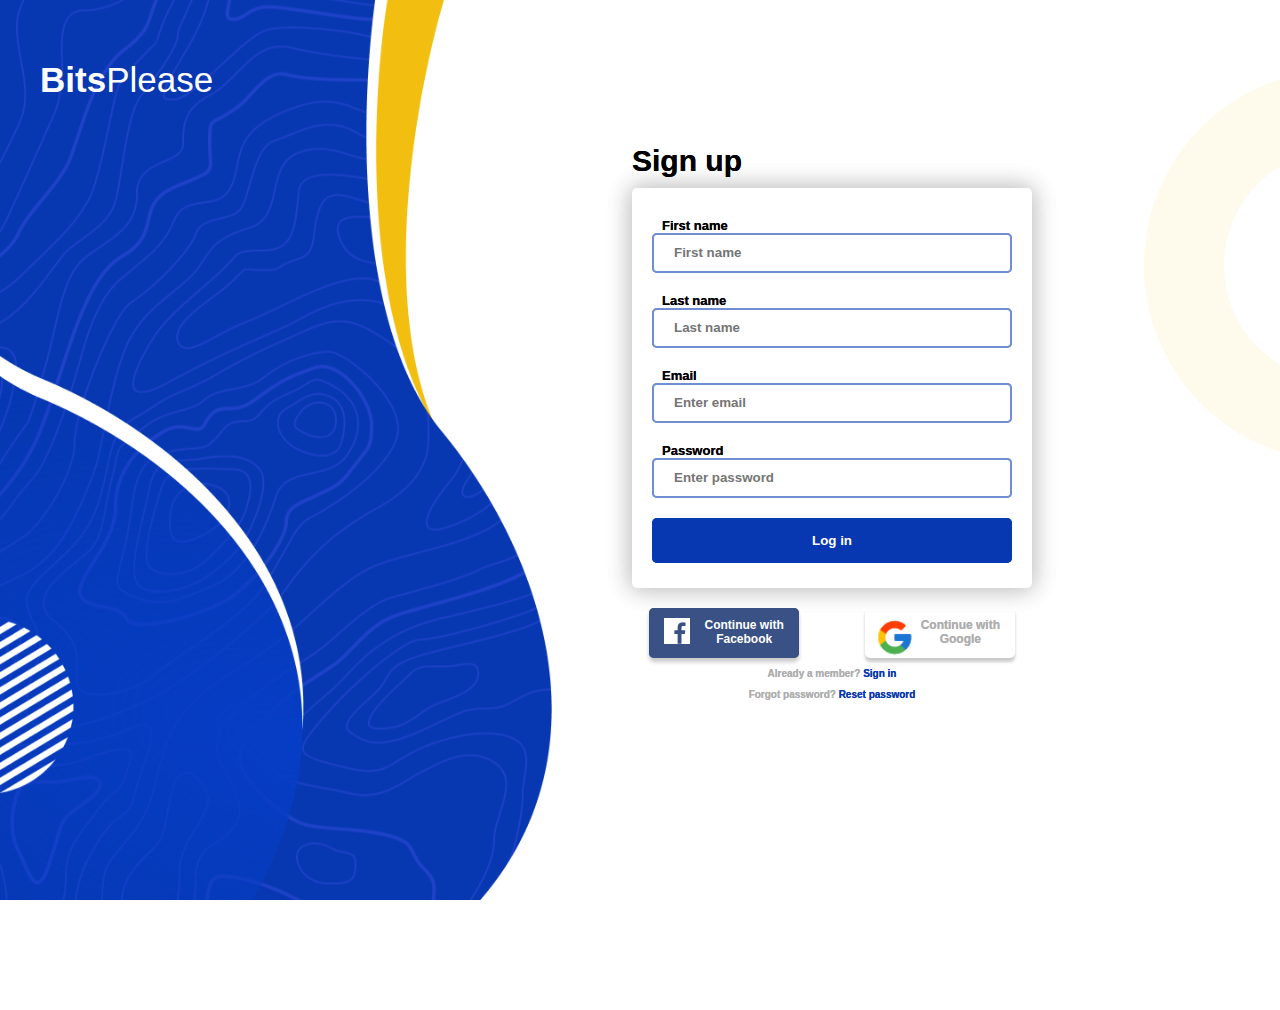
==== index.html @ f9b4c868 "design by oladele" ====
<!DOCTYPE html>
<html lang="en">
  <head>
    <meta charset="UTF-8" />
    <meta http-equiv="X-UA-Compatible" content="IE=edge" />
    <meta name="viewport" content="width=device-width, initial-scale=1.0" />
    <link rel="stylesheet" href="style.css" />
    <title>Document</title>
  </head>
  <body>

    <!-- Desktop view -->

    <main>
      <div class="header-container">
        <div class="">
          <p class="title-text">Bits<span>Please</span></p>
        </div>
        <div class="half-circle">
          <img src="./images/half-circle.png" alt="" />
        </div>
      </div>
    </main>

    <!-- Sign up form  -->
    <section class="signupFormWrapper">
     <div id="signupContainer">
        <p class="signup-text">Sign up</p> 
        <form class="signup-form" action="">
         <label for="first name">First name</label>
         <input type="text" placeholder="First name" />
         <label for="Last name">Last name</label>
         <input type="text" placeholder="Last name" />
         <label for="email">Email</label>
         <input type="email" placeholder="Enter email" />
         <label for="password">Password</label>
         <input type="password" placeholder="Enter password" />
         <button type="submit">Log in</button>
        
        </div>
       </form>
       <div class="social-class">
        <div class="facebook">
          <div class="fblogo-wrapper">
            <img class="fb-logo" src="./images/facebook-logo.png" alt="" />
          </div>
          <div class="content"><p>Continue with Facebook</p></div>
        </div>
        <div class="google">
          <div class="google-wrap">
            <img src="./images/google-icon.png" alt="" />
          </div>
          <div class="google-text">
            <p>Continue with Google</p>
          </div>
        </div>
      </div>
     <div>
        <p  class="bottom-text ">Already a member? <span onclick="openTray()"  class="pleaseSignIn" style="cursor: pointer;"> Sign in</span> </p>
     </div>
      <p class="bottom-text">
        Forgot password? <span>Reset password</span>
      </p>
    </div>
    </section>
    <!-- End of sign up form -->

    <!-- beginning of log in form -->

    <section class="log-in-wrapper">
        <div class="logInContainer">
            <p class="login-text">Log in</p>
            <form class="logInForm" action="">
                <div class="connect-with-google">
                    <img src="./images/google-icon.png" alt=""><span><p>Sign in with google</p></span>

                </div>
                <div class="connect-with-facebook">
                    <img src="./images/Fb-logo-two.png" alt=""><span><p>Sign up with facebook</p></span>

                </div>
                <div>
                    <p class="or">or</p>

                </div>
                <label for="email">Email</label>
                <input type="email" placeholder="Enter email" required>
                <label for="password">Password</label>
                <input type="password" placeholder="Enter password" required>
            </form>
            <button id="logInForm-button" type="submit">Log in</button>
            <div>
            <p class="base-text">Not a member yet? <span>Get started</span></p>
            <p class="base-text">Forgot password? <span>Reset password</span></p>
            </div>
        </div>
    </section>

        <!-- mobile view  -->

    <section class="mobile-container">

       <div class="">
        <p class="title-text">Bits<span>Please</span></p>
      </div>

    </section>

     <!-- Sign up form  -->
    <section class="signupFormWrapper">
     <div id="signupContainer">
        <p class="signup-text">Sign up</p> 
        <form class="signup-form" action="">
         <label for="first name">First name</label>
         <input type="text" placeholder="First name" />
         <label for="Last name">Last name</label>
         <input type="text" placeholder="Last name" />
         <label for="email">Email</label>
         <input type="email" placeholder="Enter email" />
         <label for="password">Password</label>
         <input type="password" placeholder="Enter password" />
         <button type="submit">Log in</button>
        
        </div>
       </form>
       <div class="social-class">
        <div class="facebook">
          <div class="fblogo-wrapper">
            <img class="fb-logo" src="./images/facebook-logo.png" alt="" />
          </div>
          <div class="content"><p>Continue with Facebook</p></div>
        </div>
        <div class="google">
          <div class="google-wrap">
            <img src="./images/google-icon.png" alt="" />
          </div>
          <div class="google-text">
            <p>Continue with Google</p>
          </div>
        </div>
      </div>
     <div class="bottom-text-wrapper">
        <p  class="bottom-text ">Already a member? <span onclick="openTray()"  class="pleaseSignIn" style="cursor: pointer;"> Sign in</span> </p>
     </div>
     <div>
        <p class="bottom-text">
        Forgot password? <span>Reset password</span>
      </p>
     </div>
    </div>
    </section>
    <!-- End of sign up form -->

    <!-- beginning of log in form -->

    <section class="log-in-wrapper">
        <div class="logInContainer">
            <p class="login-text">Log in</p>
            <form class="logInForm" action="">
                <div class="connect-with-google">
                    <img src="./images/google-icon.png" alt=""><span><p>Sign in with google</p></span>

                </div>
                <div class="connect-with-facebook">
                    <img src="./images/Fb-logo-two.png" alt=""><span><p>Sign up with facebook</p></span>

                </div>
                <div>
                    <p class="or">or</p>

                </div>
                <label for="email">Email</label>
                <input type="email" placeholder="Enter email" required>
                <label for="password">Password</label>
                <input type="password" placeholder="Enter password" required>
            </form>
            <button id="logInForm-button" type="submit">Log in</button>
            <div>
            <p class="base-text">Not a member yet? <span>Get started</span></p>
            <p class="base-text">Forgot password? <span>Reset password</span></p>
            </div>
        </div>
    </section>

    
   
    <footer>
      
     <div class="downCircle">
        <img src="./images/down-circle.png" alt="">
      </div>
    </footer>

    <!-- End of mobile view -->
       

    <script src="script.js"></script>
  </body>
</html>
---- style.css ----
*,
*::before,
*::after {
  box-sizing: border-box;
  margin: 0;
  padding: 0;
  /* overflow: hidden; */
}

html,
body {
  position: relative;
  margin: 0;
  padding: 0;
  font-family: "Inter", sans-serif;
  /* background-image: url(./images/background-img.png);
  background-repeat: no-repeat;
  background-position: left;
  background-size: cover;
  height: 100vh;
  width: 100vh; */
}

:root {
    --primary-color: #0738b1;
    --white-color: #ffffff;
    --background-color: #E5E5E5;
    --normal-weight: 200;
    --semi-normal-weight: 300
    --lighter-weight: 400;
    --semi-lighter-weight: 500;
    --darker-weight: 600;
    --maxi-darker-weight: 700;
  }

  main {
    /* background-color: red; */
    height: 100vh;
    width: 100vw;
    background-image: url(./images/background-img.png);
    background-position: left;
    background-repeat: no-repeat;
    background-size: cover;
  }

.header-container {
  display: flex;
  justify-content: space-between;
  height: 100vh;
  width: 100vw;
}

.title-text{
    color: var(--white-color);
    font-weight: var(--maxi-darker-weight);
    padding: 10px 10px;
    font-size: 35px;
    margin-left: 30px;
    margin-top: 50px;
}

.title-text span{
    font-weight: normal;
}

.half-circle {
  margin-top: 70px;
}

.mobile-wrapper{
    display: none;
}

/* Sign up form */

.signupFormWrapper{
    position: absolute;
    top: 39%;
    left: 65%;
    transform: translate(-50%, -50%);
    z-index: 10;
    /* border: 2px solid red; */
    /* text-align: center; */
    height: 100vh;
    width: 100vw;
    max-width: 500px;
    max-height: 500px;
    /* display: block; */
}

#signupContainer{
    margin-left: 50px;
}

.signup-form{
    /* border: 2px solid green; */
    box-shadow: 0px 0px 24px 2px #00000026;
  border-radius: 5px;
  width: 100vw;
  max-width: 400px;
  height: 100vh;
  max-height: 400px;
  /* margin-top: -20px; */
}

.signup-text{
    color: black;
    font-weight: var(--maxi-darker-weight);
    font-size: 30px;
  }

  .signup-form label{
    margin-top: 10px;
    display: block;
    color: black;
    font-weight: var(--maxi-darker-weight);
    font-size: 13px;
    padding: 0 30px;
    padding-top: 10px;
  
  }

  .signup-form label:first-child{
    padding-top: 30px;
  }
  
  .signup-form input{
    height: 40px;
    padding: 0 20px;
    width: 90%;
    margin-left: 20px;
    border-radius: 5px;
    border: 2px solid rgba(7, 56, 177, 0.57);
    /* color: rgba(0, 0, 0, 0.3); */
    color:  #0000004D;
    font-weight: var(--darker-weight);
  }

  .signup-form button{
    display: block;
   width: 90%;
   margin-left: 20px;
   border-radius: 5px;
   margin-top: 20px;
   margin-bottom: 10px;
   height: 45px;
   background-color: var(--primary-color);
   border: none;
   color: #ffffff;
   font-weight: var(--darker-weight);
  }
  
  .signup-form input:focus{
    outline: 2px solid rgba(7, 56, 177, 0.57);
    color: black;
  
  }

  .social-class{
    display: flex;
    justify-content: space-evenly;
    /* padding: 5px 5px; */
    /* margin-right: 0px; */
    margin-top: 20px;
    }
    
    .facebook{
      /* border: 2px solid green; */
      background-color:  #395185;
      border-radius: 5px;
      height: 50px;
      width: 150px;
      padding: 5px 5px;
      text-align: center;
      box-shadow: 0px 4px 4px 0px #0000001C;
      display: flex;
      align-items: stretch;
      padding: 10px;
      /* justify-content: space-between; */
    
    }

    .fblogo-wrapper{
        margin-left: 5px;
      }
      
      .fb-logo{
        background-color: white;
        /* border-radius: 2px;
        width: 30px;
        height: 30px; */
      
      
      }
      
      .content{
        color:#ffffff;
        font-size: 12px;
        font-weight: var(--darker-weight);
        padding-left: 10px;
      }
      
      .google{
        /* border: 2px solid red; */
        border-radius: 5px;
        text-align: center;
        width: 150px;
        height: 50px;
        display: flex;
        padding: 10px 10px;
        box-shadow: 0px 3.1756656169891357px 3.1756656169891357px 0px rgba(0, 0, 0, 0.11);
      
      }
      
      
      /* .google-wrap{
        width: 100%;
        height: 100%;
      } */
      
      .google-wrap img{
        width: 40px;
        height: 40px;
      }
      
      .google-text{
        color:  rgba(174, 174, 174, 1);
        font-size: 12px;
        font-weight: var(--darker-weight);
      }

      .bottom-text-wrapper{
        /* border: 2px solid gold; */
      }
      
      .bottom-text{
        /* text-align: center; */
        padding-top: 10px;
        color: rgba(174, 174, 174, 1);
     
        font-weight: var(--darker-weight);
        font-size: 10px;
        /* margin-left: 70px; */
        text-align: center;
        /* position: absolute;
        top: 50%;
        left: 50%; */
      }
      
      .bottom-text span{
        color: var(--primary-color);
      
      }


/* Log in form  */

.log-in-wrapper{
     position: absolute;
    top: 32%;
    left: 65%;
    transform: translate(-50%, -50%);
    z-index: 10;
    /* border: 2px solid red; */
    /* text-align: center; */
    height: 100vh;
    width: 100vw;
    max-width: 500px;
    max-height: 500px;
    display: none;
}



.logInContainer{
    margin-left: 50px;

}


.logInForm{
    box-shadow: 0px 0px 24px 2px #00000026;
    border-radius: 10px;
    width: 100vw;
    max-width: 400px;
    height: 100vh;
    max-height: 380px;
    padding: 20px 0;
    
}


  .login-text{
    color: black;
    font-weight: var(--maxi-darker-weight);
    font-size: 30px;
    margin-bottom: 10px;
  }



  .logInForm label{
    margin-top: 10px;
    display: block;
    color: black;
    font-weight: var(--maxi-darker-weight);
    font-size: 13px;
    padding: 0 30px;
    padding-top: 10px;
  }

  .or{
      text-align: center;
      color: rgba(0, 0, 0, 0.35);
      font-weight: var(--darker-weight);
      font-size: 20px;
      margin-top: 15px;
  }


  .logInForm input{
    height: 50px;
    padding: 0 20px;
    width: 90%;
    margin-left: 20px;
    border-radius: 5px;
    border: 2px solid rgba(7, 56, 177, 0.57);
    /* color: rgba(0, 0, 0, 0.3); */
    color:  #0000004D;
    font-weight: var(--darker-weight);
  }

  .logInForm input:focus{
    outline: 2px solid rgba(7, 56, 177, 0.57);
    color: black;
  }

  .connect-with-google{
    display: flex;
     justify-content: center;
    height: 50px;
    border: 2px solid rgba(7, 56, 177, 0.57);
    width: 90%;
    margin-left: 20px;
    border-radius: 5px;
    text-align: center;

  }

  .connect-with-google img{
      padding-top: 10px;
      padding-bottom: 5px;
  }

  .connect-with-google p{
      margin-left: 5px;
      color: var(--primary-color);
      font-weight: var(--maxi-darker-weight);
     font-size: 17px;
     margin-top: 15px;
     
      /* text-align: center; */
  }

  .connect-with-facebook{
    display: flex;
    justify-content: center;
   height: 50px;
   border: 2px solid rgba(7, 56, 177, 0.57);
   width: 90%;
   margin-left: 20px;
   border-radius: 5px;
   text-align: center;
    margin-top: 15px;
  }

  .connect-with-facebook img{
    padding-top: 10px;
    padding-bottom: 10px;
    margin-left: 30px;
  }
  
  .connect-with-facebook p{
    margin-left: 5px;
    color: var(--primary-color);
    font-weight: var(--maxi-darker-weight);
   font-size: 17px;
   margin-top: 15px;
  }
  
 
  

  #logInForm-button{
    display: block;
    width: 70%;
    margin-left: 40px;
    border-radius: 5px;
    margin-top: 20px;
    margin-bottom: 10px;
    height: 45px;
    background-color: var(--primary-color);
    border: none;
    color: #ffffff;
    font-weight: var(--darker-weight);
  }

       .base-text{
        /* text-align: center; */
        padding-top: 10px;
        color: rgba(174, 174, 174, 1);
        font-weight: var(--darker-weight);
        font-size: 15px;
        /* margin-left: 70px; */
        text-align: center;
      }
      
        .base-text span {
        color: var(--primary-color);
        text-decoration: none;
      }

      footer{
        display: none;
      }


 

      /* Mobile view styling  */
     
      @media only screen and (max-width: 650px){
        *, *::before, *::after{
          margin: 0;
          padding: 0;
        }
          body{
              /* background-color: cyan; */

              margin: 0;
              padding: 0;
          }

          main{
            display: none;
          }
    

          .mobile-container{
            /* border: 2px solid green; */
            width: 100%;
            /* max-width: 350px; */
            height: 350px;
            background-image: url(./images/mobile-view-bg.png);
            background-size: cover;
            background-repeat: no-repeat;
            /* margin-top: -50px; */
          }

          .title-text{
            margin-top: 0;
            padding-top: 50px;
            font-size: 50px;
          }
/* 
          
   
          /* .header-container{
              display: none;
          } */

           /* .mobile-wrapper{
              position: relative;
              height: 100vh;
              max-height: 200px;
              width: 100vw;
              max-width: 200px; 
              background-image: url(./images/mobile-view-bg.png); */
              /* width: 100vw;
              background-color: #0738b1;
              height: 300px;
              border: 2px solid green;
              background-image: url(./images/mobile-view-bg.png);
              background-repeat: no-repeat;
              background-size: cover; */
          /* } */

          /* .down-circle{
              width: 100%;
              height: 100%;
          }

          .down-circle img{
              width: 300px;
              height: 150px;
          }

          .image-wrapper{
              height: 100%;
              width: 100%;
          }

          .mobileImg{
              width: 100px;
              height: 100px;
          }

          .text-title{
            color: var(--white-color);
            font-weight: var(--maxi-darker-weight);
            padding: 10px 10px;
            font-size: 35px;
            margin-left: 130px;
            margin-top: 50px;
            position: absolute;
            top: 0;
            left: 0;
        } */


            /* Sign up form  */

        /* .signupFormWrapper{
            position: fixed;
            top: 60%;
            left: 48%;
            transform: translate(-50%, -50%);
            z-index: 10;
        
            height: 100vh;
            width: 100vw;
            max-width: 500px;
            max-height: 500px;
            display: block;
        } */

    .signupFormWrapper{
    position: absolute;
    top: 65%;
    left: 50%;
    transform: translate(-50%, -50%);
    z-index: 10;
    /* border: 2px solid red; */
    /* text-align: center; */
    height: 100vh;
    width: 100vw;
    max-width: 500px;
    max-height: 500px;
    display: block;
}

        .log-in-wrapper{
     position: absolute;
    top: 65%;
    left: 50%;
    transform: translate(-50%, -50%);
    z-index: 10;
    /* border: 2px solid red; */
    /* text-align: center; */
    height: 100vh;
    width: 100vw;
    max-width: 500px;
    max-height: 500px;
    display: none;
}

  footer{
            display: block;
          }

          .downCircle{
            /* position: relative; */
            /* top: 100px; */
            margin-top: 500px;
            /* border: 2px solid red; */

          }
          .downCircle img{
            height: 50px;
            width: 50px;
          }
         

        /* .logInwrapper{
          position: fixed;
          top: 20%;
          left: 50%;
          transform: translate(-50%, -50%);
          z-index: 10;
        
          height: 100vh;
          width: 100vw;
          max-width: 500px;
          max-height: 500px;
          display: block;
      } */

        
#signupContainer{
    margin-left: 100px;
}

.signup-form{
    /* border: 2px solid green; */
    box-shadow: 0px 0px 24px 2px #00000026;
  border-radius: 5px;
  width: 100vw;
  max-width: 300px;
  height: 100vh;
  max-height: 400px;
  /* margin-top: -20px; */
}

.signup-text{
    color: black;
    font-weight: var(--maxi-darker-weight);
    font-size: 30px;
  }

  .signup-form label{
    margin-top: 10px;
    display: block;
    color: black;
    font-weight: var(--maxi-darker-weight);
    font-size: 13px;
    padding: 0 30px;
    padding-top: 10px;
  
  }

  .signup-form label:first-child{
    padding-top: 30px;
  }
  
  .signup-form input{
    height: 40px;
    padding: 0 20px;
    width: 90%;
    margin-left: 20px;
    border-radius: 5px;
    border: 2px solid rgba(7, 56, 177, 0.57);
    /* color: rgba(0, 0, 0, 0.3); */
    color:  #0000004D;
    font-weight: var(--darker-weight);
  }

  .signup-form button{
    display: block;
   width: 90%;
   margin-left: 20px;
   border-radius: 5px;
   margin-top: 20px;
   margin-bottom: 10px;
   height: 45px;
   background-color: var(--primary-color);
   border: none;
   color: #ffffff;
   font-weight: var(--darker-weight);
  }
  
  .signup-form input:focus{
    outline: 2px solid rgba(7, 56, 177, 0.57);
    color: black;
  
  }

  .social-class{
    display: flex;
    justify-content: space-evenly;
    padding: 5px 90px;
    /* margin-right: 0px; */
    /* margin-top: 20px; */
    /* margin-left: -10px; */
    margin-right: 10px;
    }
    
    .facebook{
      /* border: 2px solid green; */
      background-color:  #395185;
      border-radius: 5px;
      height: 50px;
      width: 130px;
      padding: 5px 5px;
      text-align: center;
      box-shadow: 0px 4px 4px 0px #0000001C;
      display: flex;
      align-items: stretch;
      padding: 10px;
      /* justify-content: space-between; */
    
    }

    .fblogo-wrapper{
        margin-right: 5px;
      }
      
      .fb-logo{
        background-color: white;
        /* border-radius: 2px;
        width: 30px;
        height: 30px; */
      
      
      }
      
      .content{
        color:#ffffff;
        font-size: 10px;
        font-weight: var(--darker-weight);
        padding-left: 5px;
      }
      
      .google{
        /* border: 2px solid red; */
        border-radius: 5px;
        text-align: center;
        width: 130px;
        height: 50px;
        display: flex;
        padding: 10px 10px;
        box-shadow: 0px 3.1756656169891357px 3.1756656169891357px 0px rgba(0, 0, 0, 0.11);
      
      }
      
      
      /* .google-wrap{
        width: 100%;
        height: 100%;
      } */
      
      .google-wrap img{
        width: 40px;
        height: 40px;
      }
      
      .google-text{
        color:  rgba(174, 174, 174, 1);
        font-size: 10px;
        font-weight: var(--darker-weight);
      }
      
      .bottom-text{
        /* text-align: center; */
        padding-top: 10px;
        color: rgba(174, 174, 174, 1);
        font-weight: var(--darker-weight);
        font-size: 15px;
        /* margin-left: 70px; */
        text-align: center;
      }
      
      .bottom-text span {
        color: var(--primary-color);
        text-decoration: none;
      }

      }


            @media only screen and (max-width: 400px){
              /* body{
                background-color: brown;
              } */

 .signupFormWrapper{
    position: absolute;
    top: 50%;
    left: 37%;
    transform: translate(-50%, -50%);
    z-index: 10;
    /* border: 2px solid red; */
    /* text-align: center; */
    height: 100vh;
    width: 100vw;
    max-width: 500px;
    max-height: 500px;
    display: block;
}

        .log-in-wrapper{
     position: absolute;
    top: 60%;
    left: 42%;
    transform: translate(-50%, -50%);
    z-index: 10;
    /* border: 2px solid red; */
    /* text-align: center; */
    height: 100vh;
    width: 100vw;
    max-width: 500px;
    max-height: 500px;
    display: none;
}


     .social-class{
       /* border: 2px solid green; */
    display: flex;
    justify-content: space-evenly;
    /* padding: 5px 5px; */
    margin-left: 50px;
    margin-top: 10px;
    width: 100%;
    }
    
    .facebook{
      /* border: 2px solid green; */
      background-color:  #395185;
      border-radius: 5px;
      height: 50px;
      width: 50%;
      padding: 5px 5px;
      text-align: center;
      box-shadow: 0px 4px 4px 0px #0000001C;
      display: flex;
      align-items: stretch;
      padding: 5px;
      /* justify-content: space-between; */
    
    }

    .fblogo-wrapper{
        margin-left: 2px;
      }
      
      .fb-logo{
        background-color: white;
       
        width: 30px;
        height: 30px;
      
      
      }
      
      .content{
        color:#ffffff;
        font-size: 12px;
        font-weight: var(--darker-weight);
        padding-left: 10px;
      }
      
      .google{
        /* border: 2px solid red; */
        border-radius: 5px;
        text-align: center;
        width: 150px;
        /* width: 50%; */
        height: 50px;
        display: flex;
        padding: 10px 10px;
        box-shadow: 0px 3.1756656169891357px 3.1756656169891357px 0px rgba(0, 0, 0, 0.11);
      
      }
      
      
      /* .google-wrap{
        width: 100%;
        height: 100%;
      } */
      
      .google-wrap img{
        width: 30px;
        height: 30px;
      }
      
      .google-text{
        color:  rgba(174, 174, 174, 1);
        font-size: 12px;
        font-weight: var(--darker-weight);
      }
      

      .bottom-text-wrapper{
        margin-left: 100px;
      }

      .bottom-text{
        /* text-align: center; */
        padding-top: 10px;
        color: rgba(174, 174, 174, 1);
        font-weight: var(--darker-weight);
        font-size: 15px;
        /* margin-left: 70px; */
        text-align: center;
      }
      
      .bottom-text span{
        color: var(--primary-color);
        text-decoration: none;
      }

         .downCircle{
            /* position: relative; */
            /* top: 100px; */
            margin-top: 500px;
            /* border: 2px solid red; */
            padding-top: 100px;

          }
          .downCircle img{
            height: 50px;
            width: 150px;
          }


            }
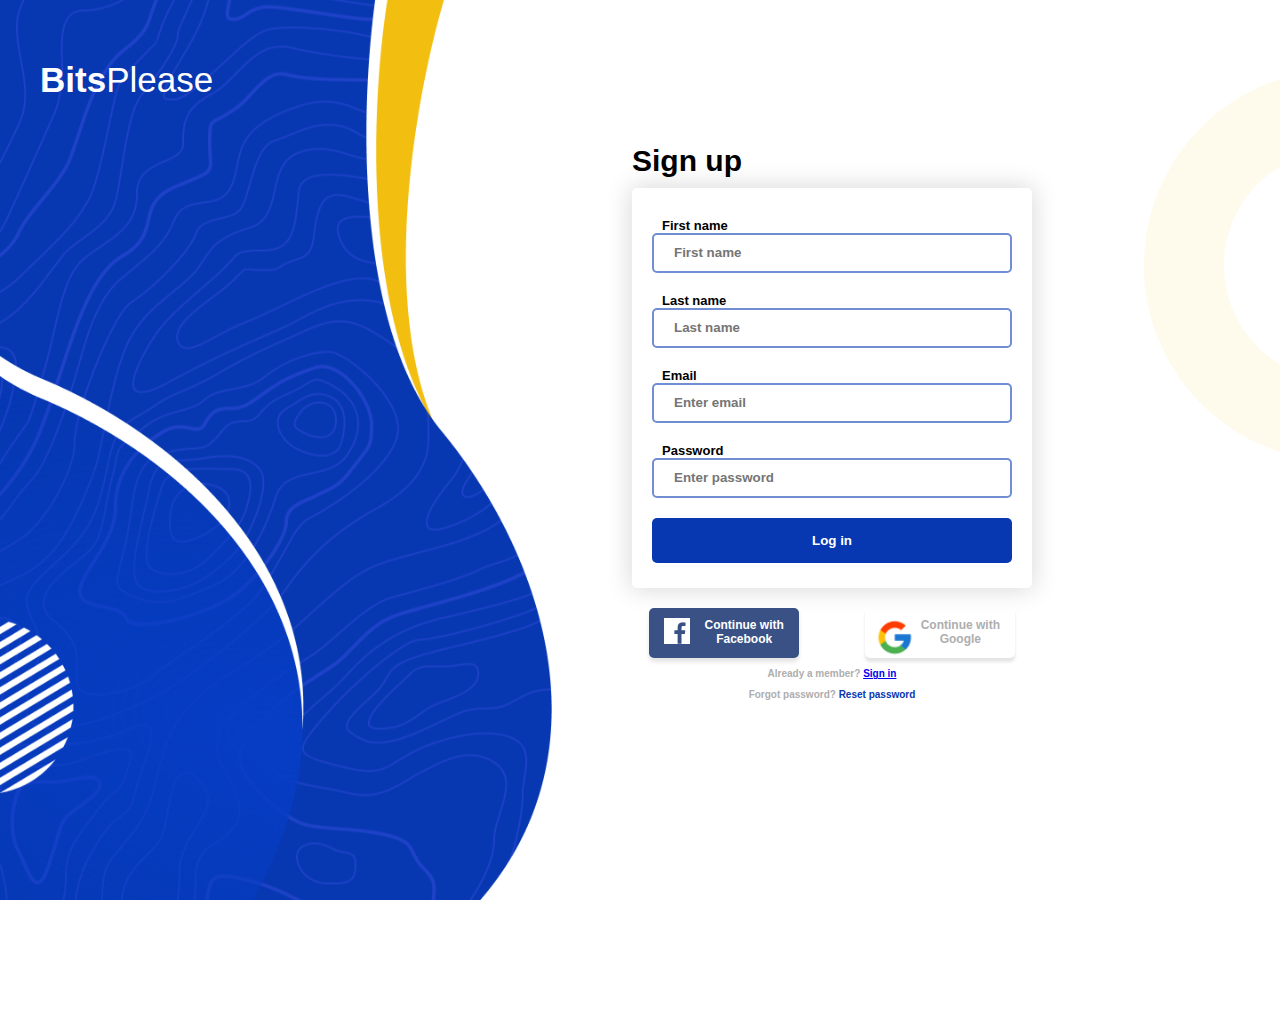
==== commit 44b48aac: "new updates made" ====
--- a/index.html
+++ b/index.html
@@ -35,7 +35,7 @@
          <input type="email" placeholder="Enter email" />
          <label for="password">Password</label>
          <input type="password" placeholder="Enter password" />
-         <button type="submit">Log in</button>
+         <button class="submitBtn" type="submit">Log in</button>
         
         </div>
        </form>
@@ -56,7 +56,7 @@
         </div>
       </div>
      <div>
-        <p  class="bottom-text ">Already a member? <span onclick="openTray()"  class="pleaseSignIn" style="cursor: pointer;"> Sign in</span> </p>
+        <p  class="bottom-text ">Already a member? <span class="pleaseSignIn"> <a href="login.html">Sign in</a></span> </p>
      </div>
       <p class="bottom-text">
         Forgot password? <span>Reset password</span>
@@ -67,7 +67,7 @@
 
     <!-- beginning of log in form -->
 
-    <section class="log-in-wrapper">
+    <!-- <section class="log-in-wrapper">
         <div class="logInContainer">
             <p class="login-text">Log in</p>
             <form class="logInForm" action="">
@@ -94,7 +94,7 @@
             <p class="base-text">Forgot password? <span>Reset password</span></p>
             </div>
         </div>
-    </section>
+    </section> -->
 
         <!-- mobile view  -->
 
@@ -107,7 +107,7 @@
     </section>
 
      <!-- Sign up form  -->
-    <section class="signupFormWrapper">
+    <!-- <section class="signupFormWrapper">
      <div id="signupContainer">
         <p class="signup-text">Sign up</p> 
         <form class="signup-form" action="">
@@ -148,12 +148,12 @@
       </p>
      </div>
     </div>
-    </section>
+    </section> -->
     <!-- End of sign up form -->
 
     <!-- beginning of log in form -->
 
-    <section class="log-in-wrapper">
+    <!-- <section class="log-in-wrapper">
         <div class="logInContainer">
             <p class="login-text">Log in</p>
             <form class="logInForm" action="">
@@ -180,7 +180,7 @@
             <p class="base-text">Forgot password? <span>Reset password</span></p>
             </div>
         </div>
-    </section>
+    </section> -->
 
     
    
--- a/style.css
+++ b/style.css
@@ -267,7 +267,7 @@
     width: 100vw;
     max-width: 500px;
     max-height: 500px;
-    display: none;
+    display: block;
 }
 
 
@@ -460,7 +460,7 @@
           .title-text{
             margin-top: 0;
             padding-top: 50px;
-            font-size: 50px;
+            font-size: 35px;
           }
 /* 
           
@@ -561,7 +561,7 @@
     width: 100vw;
     max-width: 500px;
     max-height: 500px;
-    display: none;
+    display: bl;
 }
 
   footer{
@@ -758,14 +758,16 @@
 
 
             @media only screen and (max-width: 400px){
-              /* body{
-                background-color: brown;
-              } */
+              body{
+                /* background-color: brown; */
+                padding: 0;
+                margin: 0;
+              }
 
  .signupFormWrapper{
     position: absolute;
     top: 50%;
-    left: 37%;
+    left: 30%;
     transform: translate(-50%, -50%);
     z-index: 10;
     /* border: 2px solid red; */
@@ -777,21 +779,54 @@
     display: block;
 }
 
+/* #signupContainer{
+  width: 500px;
+} */
+
         .log-in-wrapper{
      position: absolute;
-    top: 60%;
-    left: 42%;
+    top: 50%;
+    left: 15%;
     transform: translate(-50%, -50%);
     z-index: 10;
     /* border: 2px solid red; */
     /* text-align: center; */
     height: 100vh;
     width: 100vw;
-    max-width: 500px;
+    max-width: 200px;
     max-height: 500px;
-    display: none;
-}
-
+    display: block;
+    /* padding: 0 10px; */
+}
+
+
+ .login-text{
+    color: black;
+    font-weight: var(--maxi-darker-weight);
+    font-size: 30px;
+    margin-bottom: 10px;
+    margin-left: 20px;
+  }
+
+  .base-text-wrapper{
+    width: 200%;
+    margin-left: 20px;
+  }
+
+     .base-text{
+        /* text-align: center; */
+        padding-top: 10px;
+        color: rgba(174, 174, 174, 1);
+        font-weight: var(--darker-weight);
+        font-size: 15px;
+        /* margin-left: 70px; */
+        text-align: center;
+      }
+      
+        .base-text span a {
+        color: var(--primary-color);
+        text-decoration: none;
+      }
 
      .social-class{
        /* border: 2px solid green; */
@@ -871,7 +906,7 @@
       
 
       .bottom-text-wrapper{
-        margin-left: 100px;
+        margin-right: 100px;
       }
 
       .bottom-text{
@@ -879,9 +914,10 @@
         padding-top: 10px;
         color: rgba(174, 174, 174, 1);
         font-weight: var(--darker-weight);
-        font-size: 15px;
+        font-size: 12px;
         /* margin-left: 70px; */
         text-align: center;
+        margin-left: 100px;
       }
       
       .bottom-text span{
@@ -902,5 +938,23 @@
             width: 150px;
           }
 
+          .logInFormWrapper{
+            width: 100%;
+          }
+
+           #logInForm-button{
+    display: block;
+    width: 200%;
+    margin-left: 40px;
+    border-radius: 5px;
+    margin-top: 20px;
+    margin-bottom: 10px;
+    height: 45px;
+    background-color: var(--primary-color);
+    border: none;
+    color: #ffffff;
+    font-weight: var(--darker-weight);
+  }
+
 
             }